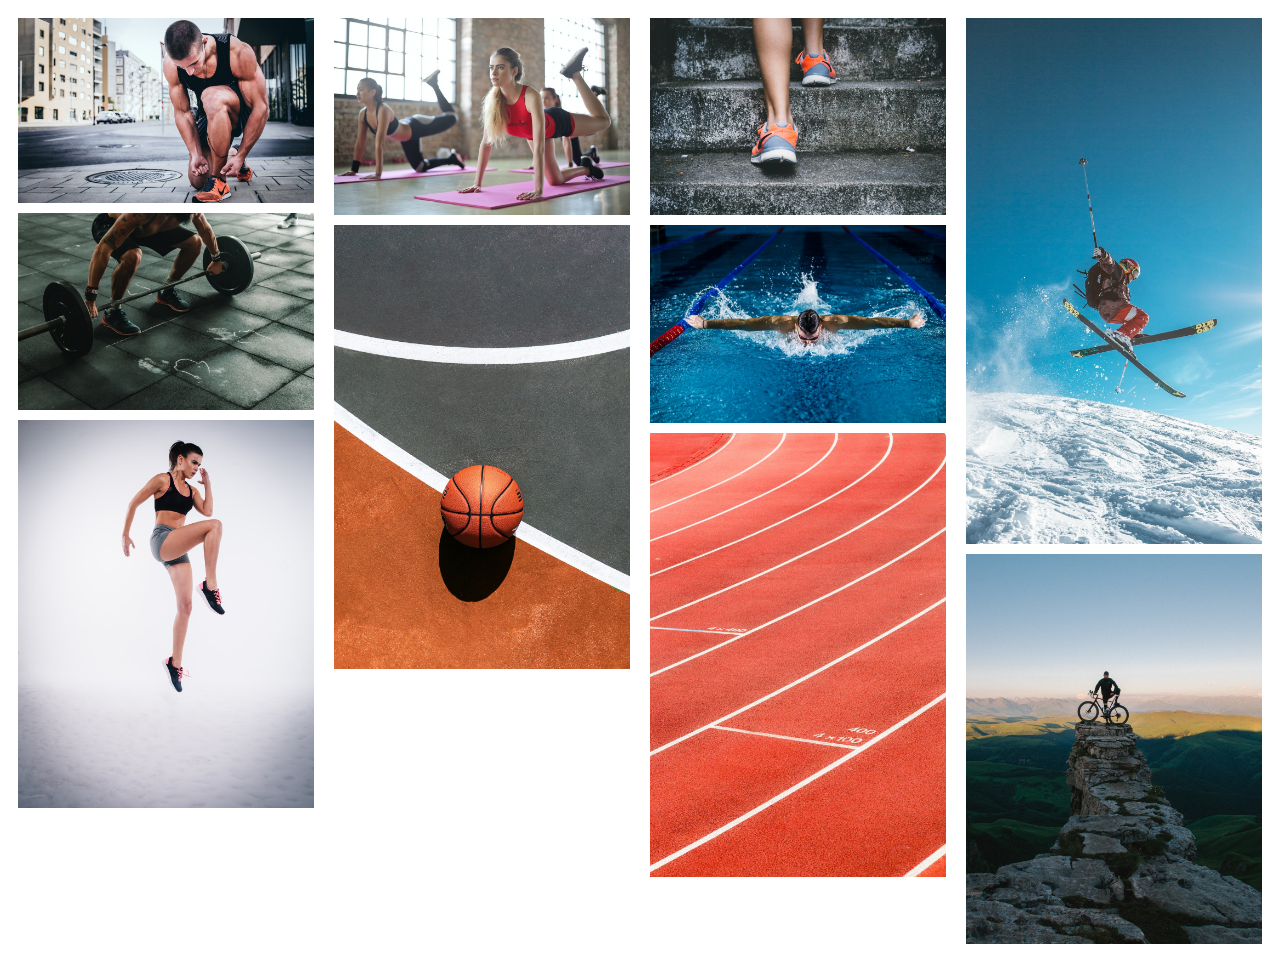
==== ex01/src/index.html @ e7037898 "ex01 done" ====
<!DOCTYPE html>
<html>

<head>

    <title>Masonry Gallery</title>
    <link rel="stylesheet" type="text/css" href="../styles/index.css">


</head>

<body>
    <div id="container" class="gallery-container btn-modal">
        <div class="image-column">
            <div id="image1" onclick="myFunction(this.id)" class="image-container btn-modal">
                <img src="../images/image01.jpg" alt="Marathon runner tying his shoe" class="image">
                <div class=" black">
                    <div class="white">
                        <h1 class="">Marathon</h1>
                    </div>
                </div>
            </div>
            <div id="image5" onclick="myFunction(this.id)" class="image-container btn-modal">
                <img src="../images/image05.jpg" alt="Man lifting weights" class="image">
                <div class=" black btn-modal">
                    <div class="white">
                        <h1>Weight Lifting</h1>
                    </div>
                </div>
            </div>
            <div id="image8" onclick="myFunction(this.id)" class="image-container btn-modal">
                <img src="../images/image08.jpg" alt="Woman jogging" class="image">
                <div class=" black">
                    <div class="white">
                        <h1>Jogging</h1>
                    </div>
                </div>
            </div>
        </div>
        <div class="image-column">
            <div id="image2" onclick="myFunction(this.id)" class="image-container btn-modal">
                <img src="../images/image02.jpg" alt="Women doing gymnastic exercises" class="image">
                <div class=" black">
                    <div class="white">
                        <h1>Gymnastics</h1>
                    </div>
                </div>
            </div>
            <div id="image6" onclick="myFunction(this.id)" class="image-container btn-modal">
                <img src="../images/image06.jpg" alt="A basketball ball on basketball court" class="image">
                <div class=" black">
                    <div class="white">
                        <h1>Basketball</h1>
                    </div>
                </div>
            </div>


        </div>
        <div class="image-column">
            <div id="image3" onclick="myFunction(this.id)" class="image-container btn-modal">
                <img src="../images/image03.jpg" alt="Person climbing stairs" class="image">
                <div class=" black">
                    <div class="white">
                        <h1>Climbing</h1>
                    </div>
                </div>
            </div>
            <div id="image7" onclick="myFunction(this.id)" class="image-container btn-modal">
                <img src="../images/image07.jpg" alt="Man swiming in the pool" class="image">
                <div class=" black">
                    <div class="white">
                        <h1>Swimming</h1>
                    </div>
                </div>
            </div>
            <div id="image9" onclick="myFunction(this.id)" class="image-container btn-modal">
                <img src="../images/image09.jpg" alt="Athletic running lanes" class="image">
                <div class=" black">
                    <div class="white">
                        <h1>Running</h1>
                    </div>
                </div>
            </div>

        </div>
        <div class="image-column">
            <div id="image4" onclick="myFunction(this.id)" class="image-container btn-modal">
                <img src="../images/image04.jpg" alt="Person jumping over the snow with skies" class="image">
                <div id="btn-modal" class="black">
                    <div class="white">
                        <h1>Skiing</h1>
                    </div>
                </div>
            </div>
            <div id="image10" onclick="myFunction(this.id)" class="image-container btn-modal">
                <img src="../images/image10.jpg" alt="Person on edge of cliff holding a bicycle" class="image">
                <div class=" black ">
                    <div class="white">
                        <h1>Cycling</h1>
                    </div>
                </div>
            </div>

        </div>

    </div>
    <div id="myModal" class="modal-main">
        <div class="modal-content">
            <iframe id="setSrc" frameborder="0" src=""></iframe>
        </div>
        <span class="btn-close">&times;</span>
    </div>

    <script src="../scripts/index.js"></script>
</body>

</html>
---- ex01/styles/index.css ----
.gallery-container {
    display: flex;
    position: relative;
}

.image-container {
    position: relative;
    margin-bottom: 10px;
    cursor: pointer;
}

.image-column {
    width: 25%;
    display: flex;
    flex-direction: column;
    padding: 10px 10px 10px 10px
}

.image {
    display: block;
    width: 100%;
    height: auto;
}

.black {
    position: absolute;
    top: 0;
    bottom: 0;
    width: 100%;
    opacity: 0;
    background-color: rgba(0, 0, 0, 0.5);
}

.image-container:hover .black {
    opacity: 1;
}

.white h1 {
    color: white;
    font-size: 25px;
    font-family: Arial, Helvetica, sans-serif;
    font-weight: normal;
    position: absolute;
    bottom: 0;
    padding: 10px;
    margin: 10px;
    z-index: 1;
}


/* modal CSS */

.modal-main iframe {
    width: 100%;
    height: 100%;
}

.modal-main {
    display: none;
    height: 80%;
    position: fixed;
    top: 50%;
    left: 50%;
    transform: translate(-50%, -50%);
    z-index: 10;
    background-color: rgba(0, 0, 0, 0.8);
    width: 80%;
    border-radius: 20px;
}

.modal-box {}

.btn-close {
    position: absolute;
    top: 10px;
    right: 25px;
    color: #fff;
    font-size: 50px;
    font-weight: 900;
    cursor: pointer;
}

span .btn-close {
    display: absolute;
    bottom: 0;
    right: 0;
}

.modal-content {
    height: 100%;
}

.modal-image img {
    display: block;
    margin-left: auto;
    margin-right: auto;
    max-width: 45%;
    padding: 10px;
    z-index: 100;
}

.modal-title {
    font-family: Arial, Helvetica, sans-serif;
    color: #ffffff;
    text-align: center;
    display: block;
    justify-content: space-between;
    align-items: center;
    z-index: 100;
}

.modal-text {
    font-family: Arial, Helvetica, sans-serif;
    color: #ffffff;
    z-index: 100;
    padding: 20px 10px 20px 10px;
}
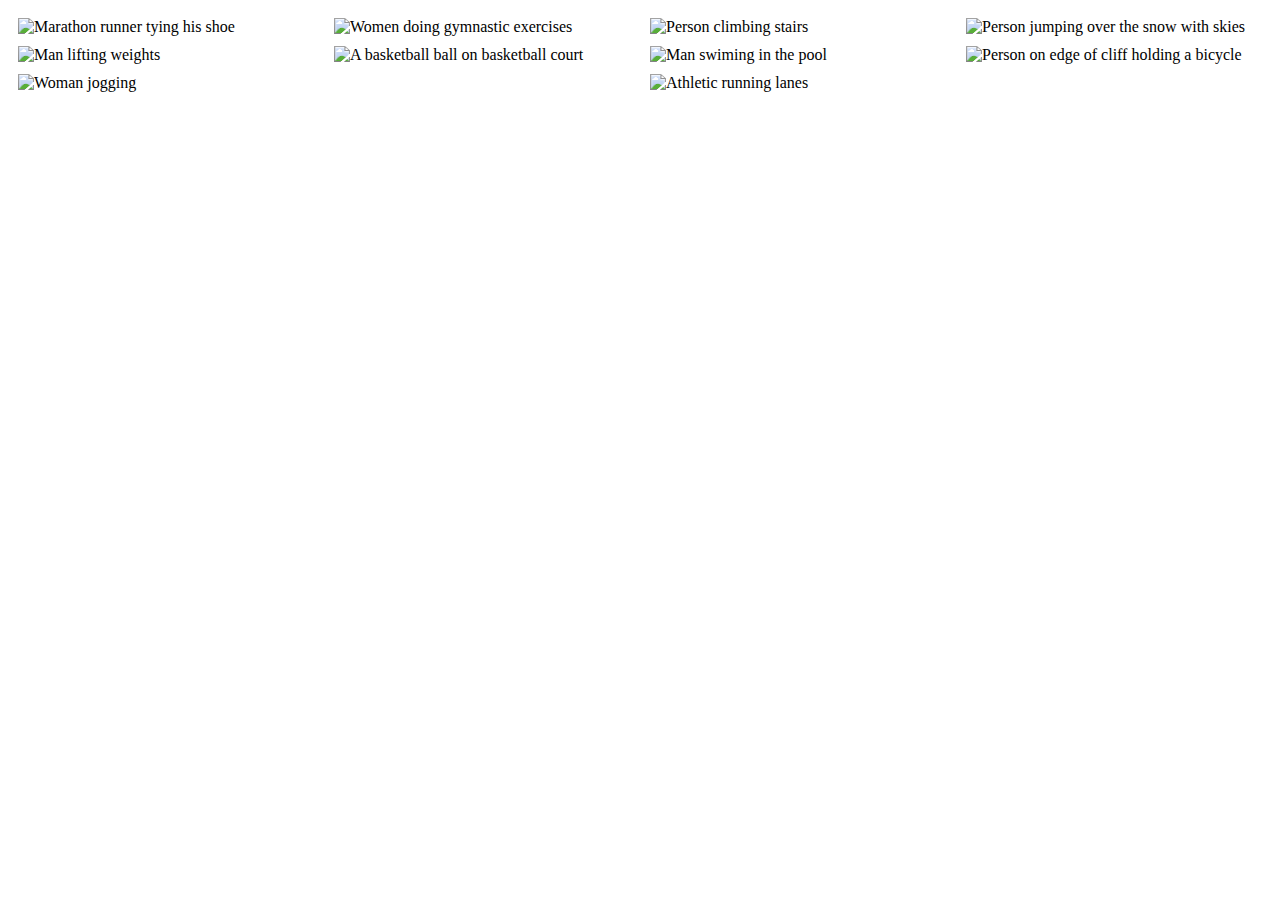
==== commit 2135c2d1: "renamed img in index.html" ====
--- a/ex01/src/index.html
+++ b/ex01/src/index.html
@@ -13,7 +13,7 @@
     <div id="container" class="gallery-container btn-modal">
         <div class="image-column">
             <div id="image1" onclick="myFunction(this.id)" class="image-container btn-modal">
-                <img src="../images/image01.jpg" alt="Marathon runner tying his shoe" class="image">
+                <img src="../images/img1.jpg" alt="Marathon runner tying his shoe" class="image">
                 <div class=" black">
                     <div class="white">
                         <h1 class="">Marathon</h1>
@@ -21,7 +21,7 @@
                 </div>
             </div>
             <div id="image5" onclick="myFunction(this.id)" class="image-container btn-modal">
-                <img src="../images/image05.jpg" alt="Man lifting weights" class="image">
+                <img src="../images/img5.jpg" alt="Man lifting weights" class="image">
                 <div class=" black btn-modal">
                     <div class="white">
                         <h1>Weight Lifting</h1>
@@ -29,7 +29,7 @@
                 </div>
             </div>
             <div id="image8" onclick="myFunction(this.id)" class="image-container btn-modal">
-                <img src="../images/image08.jpg" alt="Woman jogging" class="image">
+                <img src="../images/img8.jpg" alt="Woman jogging" class="image">
                 <div class=" black">
                     <div class="white">
                         <h1>Jogging</h1>
@@ -39,7 +39,7 @@
         </div>
         <div class="image-column">
             <div id="image2" onclick="myFunction(this.id)" class="image-container btn-modal">
-                <img src="../images/image02.jpg" alt="Women doing gymnastic exercises" class="image">
+                <img src="../images/img2.jpg" alt="Women doing gymnastic exercises" class="image">
                 <div class=" black">
                     <div class="white">
                         <h1>Gymnastics</h1>
@@ -47,7 +47,7 @@
                 </div>
             </div>
             <div id="image6" onclick="myFunction(this.id)" class="image-container btn-modal">
-                <img src="../images/image06.jpg" alt="A basketball ball on basketball court" class="image">
+                <img src="../images/img6.jpg" alt="A basketball ball on basketball court" class="image">
                 <div class=" black">
                     <div class="white">
                         <h1>Basketball</h1>
@@ -59,7 +59,7 @@
         </div>
         <div class="image-column">
             <div id="image3" onclick="myFunction(this.id)" class="image-container btn-modal">
-                <img src="../images/image03.jpg" alt="Person climbing stairs" class="image">
+                <img src="../images/img3.jpg" alt="Person climbing stairs" class="image">
                 <div class=" black">
                     <div class="white">
                         <h1>Climbing</h1>
@@ -67,7 +67,7 @@
                 </div>
             </div>
             <div id="image7" onclick="myFunction(this.id)" class="image-container btn-modal">
-                <img src="../images/image07.jpg" alt="Man swiming in the pool" class="image">
+                <img src="../images/img7.jpg" alt="Man swiming in the pool" class="image">
                 <div class=" black">
                     <div class="white">
                         <h1>Swimming</h1>
@@ -75,7 +75,7 @@
                 </div>
             </div>
             <div id="image9" onclick="myFunction(this.id)" class="image-container btn-modal">
-                <img src="../images/image09.jpg" alt="Athletic running lanes" class="image">
+                <img src="../images/img9.jpg" alt="Athletic running lanes" class="image">
                 <div class=" black">
                     <div class="white">
                         <h1>Running</h1>
@@ -86,7 +86,7 @@
         </div>
         <div class="image-column">
             <div id="image4" onclick="myFunction(this.id)" class="image-container btn-modal">
-                <img src="../images/image04.jpg" alt="Person jumping over the snow with skies" class="image">
+                <img src="../images/img4.jpg" alt="Person jumping over the snow with skies" class="image">
                 <div id="btn-modal" class="black">
                     <div class="white">
                         <h1>Skiing</h1>
@@ -94,7 +94,7 @@
                 </div>
             </div>
             <div id="image10" onclick="myFunction(this.id)" class="image-container btn-modal">
-                <img src="../images/image10.jpg" alt="Person on edge of cliff holding a bicycle" class="image">
+                <img src="../images/img10.jpg" alt="Person on edge of cliff holding a bicycle" class="image">
                 <div class=" black ">
                     <div class="white">
                         <h1>Cycling</h1>
